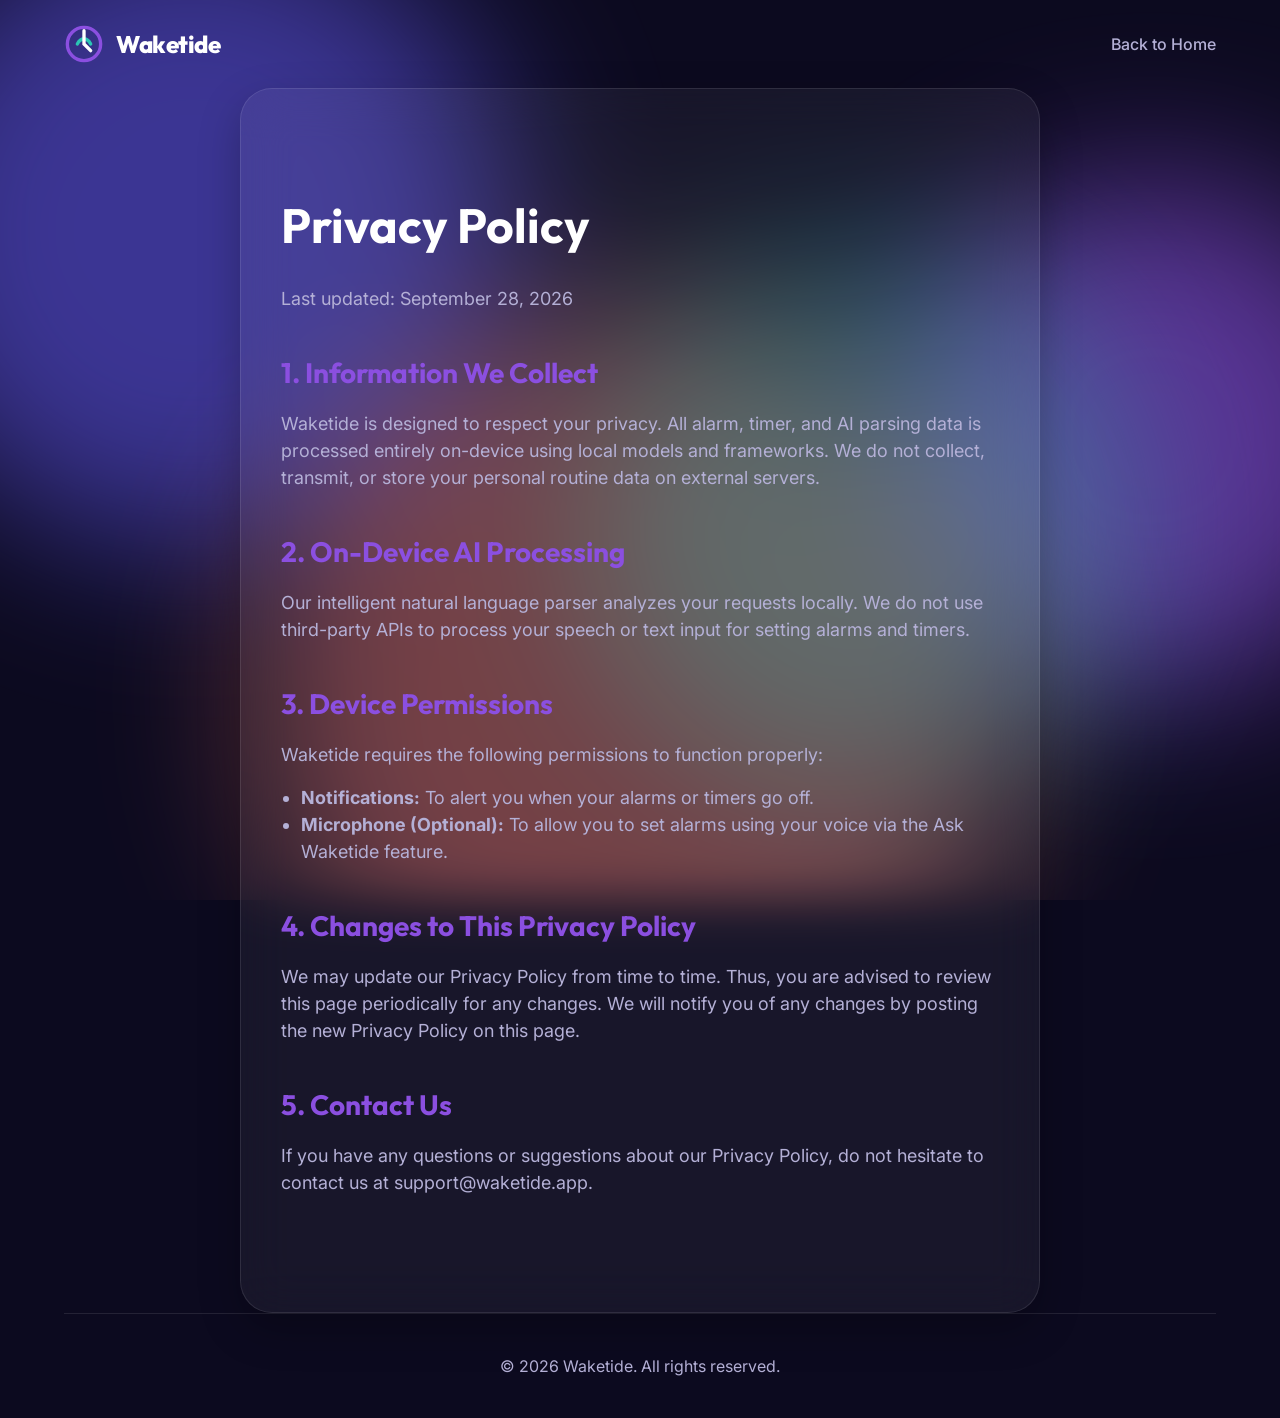
==== website/privacy.html @ d7304fe1 "Initial commit with app and website" ====
<!DOCTYPE html>
<html lang="en">
<head>
  <meta charset="UTF-8">
  <meta name="viewport" content="width=device-width, initial-scale=1.0">
  <title>Privacy Policy - Waketide</title>
  <link rel="preconnect" href="https://fonts.googleapis.com">
  <link rel="preconnect" href="https://fonts.gstatic.com" crossorigin>
  <link href="https://fonts.googleapis.com/css2?family=Inter:wght@400;500;600&family=Outfit:wght@400;700;800&display=swap" rel="stylesheet">
  <link rel="stylesheet" href="style.css">
</head>
<body>
  <div class="aurora-bg">
    <div class="aurora-blob blob-1"></div>
    <div class="aurora-blob blob-2"></div>
    <div class="aurora-blob blob-3"></div>
    <div class="aurora-blob blob-4"></div>
  </div>

  <div class="container">
    <nav>
      <a href="index.html" class="logo-container" style="text-decoration: none; color: inherit; animation: none; opacity: 1; transform: translateY(0);">
        <svg class="logo-icon" viewBox="0 0 24 24" fill="none" xmlns="http://www.w3.org/2000/svg">
          <path d="M12 2C6.47715 2 2 6.47715 2 12C2 17.5228 6.47715 22 12 22C17.5228 22 22 17.5228 22 12C22 6.47715 17.5228 2 12 2Z" stroke="#8B4FE0" stroke-width="2"/>
          <path d="M8 12C8 12 9.5 9 12 9C14.5 9 16 12 16 12" stroke="#2BC5B4" stroke-width="2" stroke-linecap="round"/>
          <path d="M12 4V12L16 16" stroke="#FFFFFF" stroke-width="2" stroke-linecap="round"/>
        </svg>
        Waketide
      </a>
      <div class="nav-links">
        <a href="index.html">Back to Home</a>
      </div>
    </nav>

    <main class="content-section glass">
      <div style="padding: 0 40px;">
        <h1>Privacy Policy</h1>
        <p>Last updated: September 28, 2026</p>
        
        <h2>1. Information We Collect</h2>
        <p>Waketide is designed to respect your privacy. All alarm, timer, and AI parsing data is processed entirely on-device using local models and frameworks. We do not collect, transmit, or store your personal routine data on external servers.</p>

        <h2>2. On-Device AI Processing</h2>
        <p>Our intelligent natural language parser analyzes your requests locally. We do not use third-party APIs to process your speech or text input for setting alarms and timers.</p>

        <h2>3. Device Permissions</h2>
        <p>Waketide requires the following permissions to function properly:</p>
        <ul style="color: var(--text-soft); padding-left: 20px; font-size: 18px; margin-bottom: 16px;">
          <li><strong>Notifications:</strong> To alert you when your alarms or timers go off.</li>
          <li><strong>Microphone (Optional):</strong> To allow you to set alarms using your voice via the Ask Waketide feature.</li>
        </ul>

        <h2>4. Changes to This Privacy Policy</h2>
        <p>We may update our Privacy Policy from time to time. Thus, you are advised to review this page periodically for any changes. We will notify you of any changes by posting the new Privacy Policy on this page.</p>
        
        <h2>5. Contact Us</h2>
        <p>If you have any questions or suggestions about our Privacy Policy, do not hesitate to contact us at support@waketide.app.</p>
      </div>
    </main>
    
    <footer>
      <p>&copy; 2026 Waketide. All rights reserved.</p>
    </footer>
  </div>
</body>
</html>
---- website/style.css ----
:root {
  /* Colors */
  --bg-dark: #0C0A1F;
  --bg-light: #F2F2F7;
  --text-main: #FFFFFF;
  --text-soft: #B4B0D6;
  --brand-indigo: #5B52E0;
  --brand-purple: #8B4FE0;
  --coral: #FF7A6B;
  --mint: #2BC5B4;
  --glass-bg: rgba(255, 255, 255, 0.05);
  --glass-border: rgba(255, 255, 255, 0.1);
  --glass-shadow: rgba(0, 0, 0, 0.25);
  
  /* Fonts */
  --font-sans: 'Inter', system-ui, -apple-system, sans-serif;
  --font-display: 'Outfit', system-ui, -apple-system, sans-serif;
}

* {
  box-sizing: border-box;
  margin: 0;
  padding: 0;
}

body {
  font-family: var(--font-sans);
  background-color: var(--bg-dark);
  color: var(--text-main);
  overflow-x: hidden;
  line-height: 1.5;
  -webkit-font-smoothing: antialiased;
}

/* Aurora Background */
.aurora-bg {
  position: fixed;
  top: 0;
  left: 0;
  width: 100vw;
  height: 100vh;
  z-index: -1;
  overflow: hidden;
  background: var(--bg-dark);
}

.aurora-blob {
  position: absolute;
  border-radius: 50%;
  filter: blur(80px);
  opacity: 0.6;
  animation: drift 20s infinite alternate ease-in-out;
}

.blob-1 { top: -10%; left: -10%; width: 50vw; height: 50vw; background: var(--brand-indigo); animation-delay: 0s; }
.blob-2 { top: 20%; right: -10%; width: 40vw; height: 40vw; background: var(--brand-purple); animation-delay: -5s; }
.blob-3 { bottom: -20%; left: 20%; width: 60vw; height: 60vw; background: var(--coral); opacity: 0.4; animation-delay: -10s; }
.blob-4 { bottom: 10%; right: 10%; width: 45vw; height: 45vw; background: var(--mint); opacity: 0.3; animation-delay: -15s; }

@keyframes drift {
  0% { transform: translate(0, 0) scale(1); }
  50% { transform: translate(5%, 5%) scale(1.05); }
  100% { transform: translate(-5%, -5%) scale(0.95); }
}

/* Glassmorphism utility */
.glass {
  background: var(--glass-bg);
  backdrop-filter: blur(24px);
  -webkit-backdrop-filter: blur(24px);
  border: 1px solid var(--glass-border);
  border-radius: 32px;
  box-shadow: 0 16px 40px var(--glass-shadow);
}

/* Layout */
.container {
  max-width: 1200px;
  margin: 0 auto;
  padding: 0 24px;
}

nav {
  display: flex;
  justify-content: space-between;
  align-items: center;
  padding: 24px 0;
}

.logo-container {
  display: flex;
  align-items: center;
  gap: 12px;
  font-family: var(--font-display);
  font-size: 24px;
  font-weight: 800;
  letter-spacing: -0.5px;
  opacity: 0;
  transform: translateY(-20px);
  animation: slideDown 0.8s cubic-bezier(0.16, 1, 0.3, 1) forwards 0.2s;
}

.logo-icon {
  width: 40px;
  height: 40px;
}

/* Logo entrance animation */
.logo-icon path {
  stroke-dasharray: 100;
  stroke-dashoffset: 100;
  animation: drawPath 2s ease-in-out forwards 0.5s, floatLogo 4s ease-in-out infinite alternate 2.5s;
}

@keyframes drawPath {
  to { stroke-dashoffset: 0; }
}
@keyframes slideDown {
  to { opacity: 1; transform: translateY(0); }
}
@keyframes floatLogo {
  0% { transform: translateY(0); }
  100% { transform: translateY(-4px); }
}

nav a {
  color: var(--text-soft);
  text-decoration: none;
  font-weight: 500;
  transition: color 0.2s;
}
nav a:hover {
  color: var(--text-main);
}

/* Hero Section */
.hero {
  display: flex;
  align-items: center;
  justify-content: space-between;
  min-height: 80vh;
  padding-top: 40px;
}

.hero-content {
  flex: 1;
  max-width: 540px;
}

.hero-title {
  font-family: var(--font-display);
  font-size: 80px;
  font-weight: 800;
  line-height: 1.1;
  letter-spacing: -2px;
  margin-bottom: 24px;
  background: linear-gradient(135deg, #FFF, #B4B0D6);
  -webkit-background-clip: text;
  -webkit-text-fill-color: transparent;
}

.hero-subtitle {
  font-size: 22px;
  color: var(--text-soft);
  margin-bottom: 40px;
  font-weight: 400;
}

.app-store-btn {
  display: inline-block;
  background: linear-gradient(135deg, var(--brand-indigo), var(--brand-purple));
  color: #FFF;
  padding: 16px 32px;
  border-radius: 100px;
  font-size: 18px;
  font-weight: 600;
  text-decoration: none;
  transition: transform 0.2s, box-shadow 0.2s;
  box-shadow: 0 8px 24px rgba(91, 82, 224, 0.4);
}
.app-store-btn:hover {
  transform: translateY(-2px) scale(1.02);
  box-shadow: 0 12px 32px rgba(91, 82, 224, 0.6);
}

.hero-visual {
  flex: 1;
  display: flex;
  justify-content: center;
  perspective: 1000px;
}

.phone-mockup {
  width: 320px;
  height: 650px;
  border-radius: 48px;
  padding: 12px;
  background: #111;
  box-shadow: 0 40px 80px rgba(0,0,0,0.5), inset 0 0 0 2px #333;
  position: relative;
  overflow: hidden;
  /* Scroll-driven parallax will be applied to this */
}
.phone-screen {
  width: 100%;
  height: 100%;
  border-radius: 36px;
  background-color: var(--bg-dark);
  background-size: cover;
  background-position: center;
  overflow: hidden;
}

/* Scroll-Driven Entry Effects */
@supports ((animation-timeline: view()) and (animation-range: entry)) {
  .hero-title, .hero-subtitle, .app-store-btn {
    animation: slideUp 1s cubic-bezier(0.16, 1, 0.3, 1) both;
    animation-timeline: view();
    animation-range: entry 0% cover 30%;
  }
  
  @keyframes slideUp {
    from { opacity: 0; transform: translateY(40px); }
    to { opacity: 1; transform: translateY(0); }
  }

  /* Parallax wrapper */
  .parallax-wrapper {
    view-timeline-name: --parallax-tl;
  }
  
  .phone-mockup {
    animation: parallax linear both;
    animation-timeline: --parallax-tl;
    animation-range: entry 0% exit 100%;
  }

  @keyframes parallax {
    0% { transform: translateY(100px) rotateX(10deg); }
    50% { transform: translateY(0px) rotateX(0deg); }
    100% { transform: translateY(-100px) rotateX(-5deg); }
  }
}

/* Privacy Policy Content */
.content-section {
  padding: 100px 0;
  max-width: 800px;
  margin: 0 auto;
}

.content-section h1 {
  font-family: var(--font-display);
  font-size: 48px;
  margin-bottom: 24px;
}

.content-section h2 {
  font-family: var(--font-display);
  font-size: 28px;
  margin: 40px 0 16px;
  color: var(--brand-purple);
}

.content-section p {
  color: var(--text-soft);
  margin-bottom: 16px;
  font-size: 18px;
}

footer {
  text-align: center;
  padding: 40px 0;
  color: var(--text-soft);
  border-top: 1px solid var(--glass-border);
}
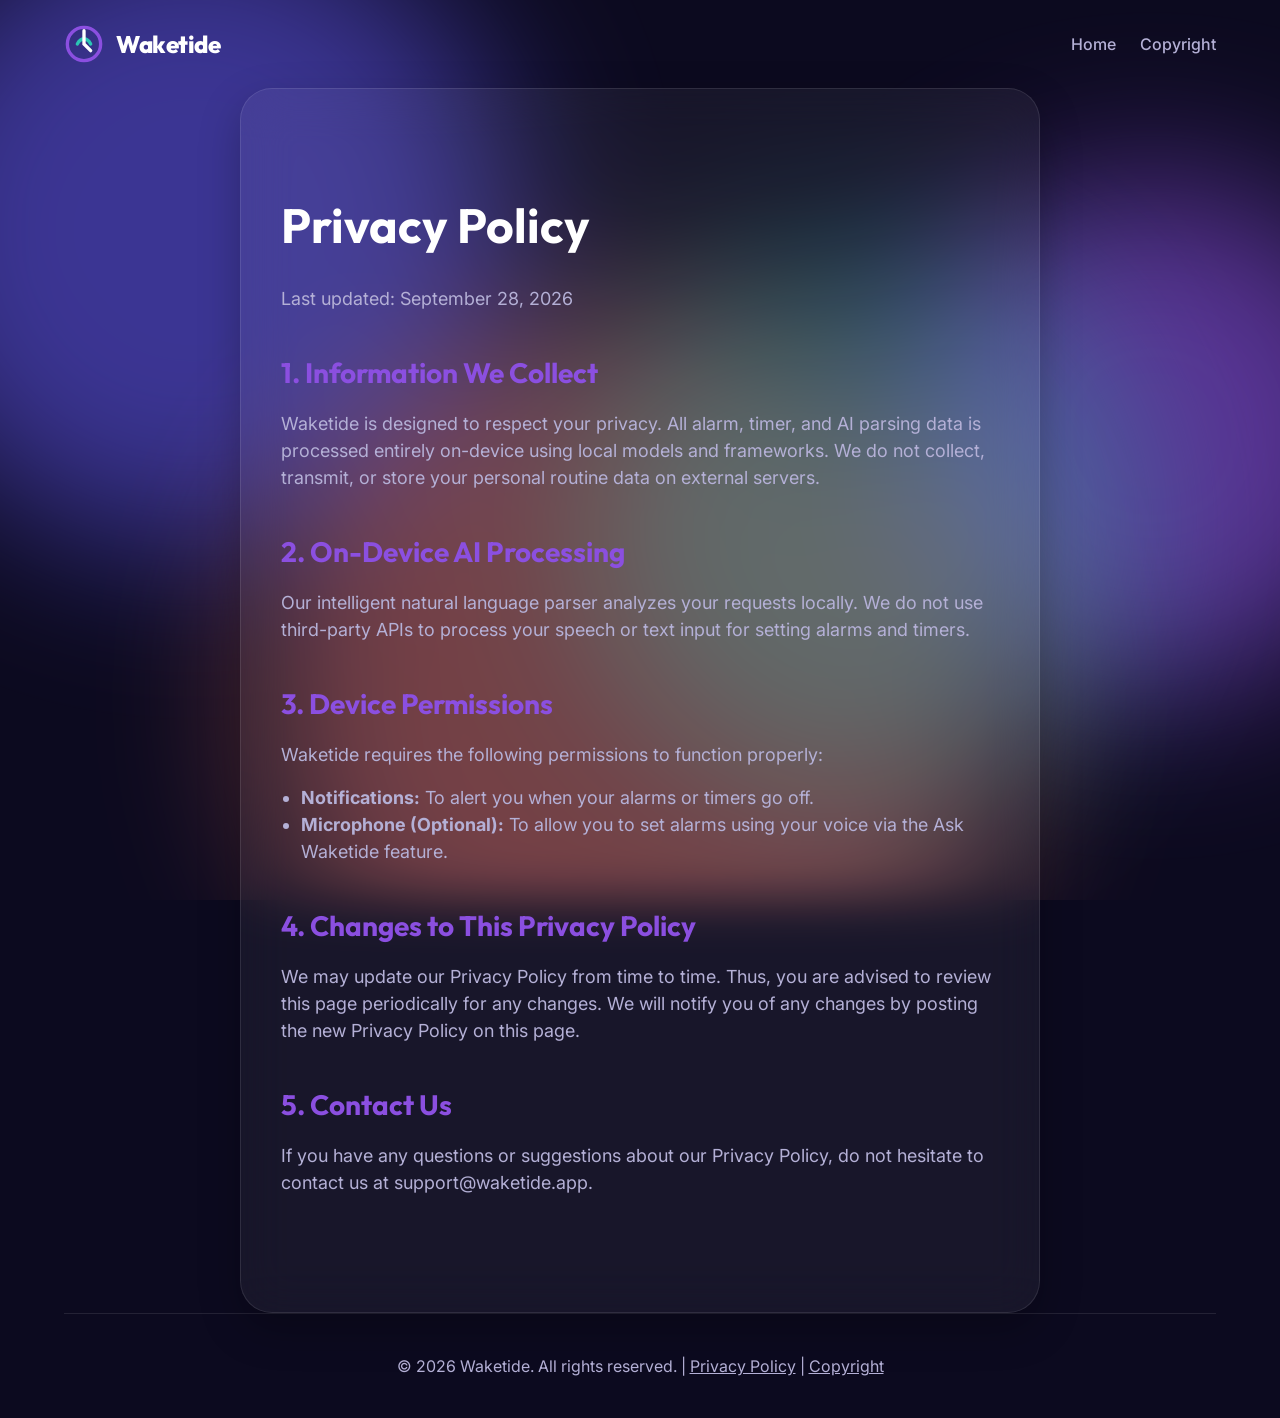
==== commit 0bdc7430: "Add copyright page and link to footer" ====
--- a/website/privacy.html
+++ b/website/privacy.html
@@ -28,7 +28,8 @@
         Waketide
       </a>
       <div class="nav-links">
-        <a href="index.html">Back to Home</a>
+        <a href="index.html">Home</a>
+        <a href="copyright.html" style="margin-left: 20px;">Copyright</a>
       </div>
     </nav>
 
@@ -59,7 +60,7 @@
     </main>
     
     <footer>
-      <p>&copy; 2026 Waketide. All rights reserved.</p>
+      &copy; 2026 Waketide. All rights reserved. | <a href="privacy.html" style="color: var(--text-soft);">Privacy Policy</a> | <a href="copyright.html" style="color: var(--text-soft);">Copyright</a>
     </footer>
   </div>
 </body>
--- a/website/style.css
+++ b/website/style.css
@@ -192,15 +192,31 @@
 
 .phone-mockup {
   width: 320px;
-  height: 650px;
-  border-radius: 48px;
-  padding: 12px;
-  background: #111;
-  box-shadow: 0 40px 80px rgba(0,0,0,0.5), inset 0 0 0 2px #333;
+  height: 696px; /* 320 / (1085/2360) = 696 */
+  background: linear-gradient(135deg, #6c6c70 0%, #2a2a2e 50%, #4c4c50 100%);
+  border-radius: 44px;
+  padding: 8px; /* bezel */
+  box-shadow: 
+      inset 0 0 4px rgba(255,255,255,0.4), 
+      inset 0 0 0 1px #1a1a1c, 
+      0 20px 60px rgba(0,0,0,0.6);
   position: relative;
-  overflow: hidden;
   /* Scroll-driven parallax will be applied to this */
 }
+
+/* Dynamic Island Mockup */
+.dynamic-island {
+  position: absolute;
+  top: 15px;
+  left: 50%;
+  transform: translateX(-50%);
+  width: 90px;
+  height: 28px;
+  background: #000;
+  border-radius: 20px;
+  z-index: 20;
+}
+
 .phone-screen {
   width: 100%;
   height: 100%;
@@ -209,6 +225,7 @@
   background-size: cover;
   background-position: center;
   overflow: hidden;
+  box-shadow: inset 0 0 10px rgba(0,0,0,0.8);
 }
 
 /* Scroll-Driven Entry Effects */
@@ -240,7 +257,65 @@
     50% { transform: translateY(0px) rotateX(0deg); }
     100% { transform: translateY(-100px) rotateX(-5deg); }
   }
-}
+
+  .feature-row {
+    animation: featureReveal linear both;
+    animation-timeline: view();
+    animation-range: entry 10% cover 40%;
+  }
+
+  @keyframes featureReveal {
+    from { opacity: 0; transform: translateY(100px); }
+    to { opacity: 1; transform: translateY(0); }
+  }
+}
+
+/* Features Section */
+.features {
+  display: flex;
+  flex-direction: column;
+  gap: 120px;
+  padding: 80px 0;
+}
+
+.feature-row {
+  display: flex;
+  align-items: center;
+  justify-content: space-between;
+  gap: 60px;
+}
+
+.feature-row.reverse {
+  flex-direction: row-reverse;
+}
+
+.feature-text {
+  flex: 1;
+}
+
+.feature-text h2 {
+  font-family: var(--font-display);
+  font-size: 48px;
+  font-weight: 800;
+  line-height: 1.1;
+  letter-spacing: -1px;
+  margin-bottom: 24px;
+  background: linear-gradient(135deg, #FFF, #B4B0D6);
+  -webkit-background-clip: text;
+  -webkit-text-fill-color: transparent;
+}
+
+.feature-text p {
+  font-size: 20px;
+  color: var(--text-soft);
+  font-weight: 400;
+  line-height: 1.6;
+}
+
+.feature-image {
+  flex-shrink: 0;
+}
+
 
 /* Privacy Policy Content */
 .content-section {
